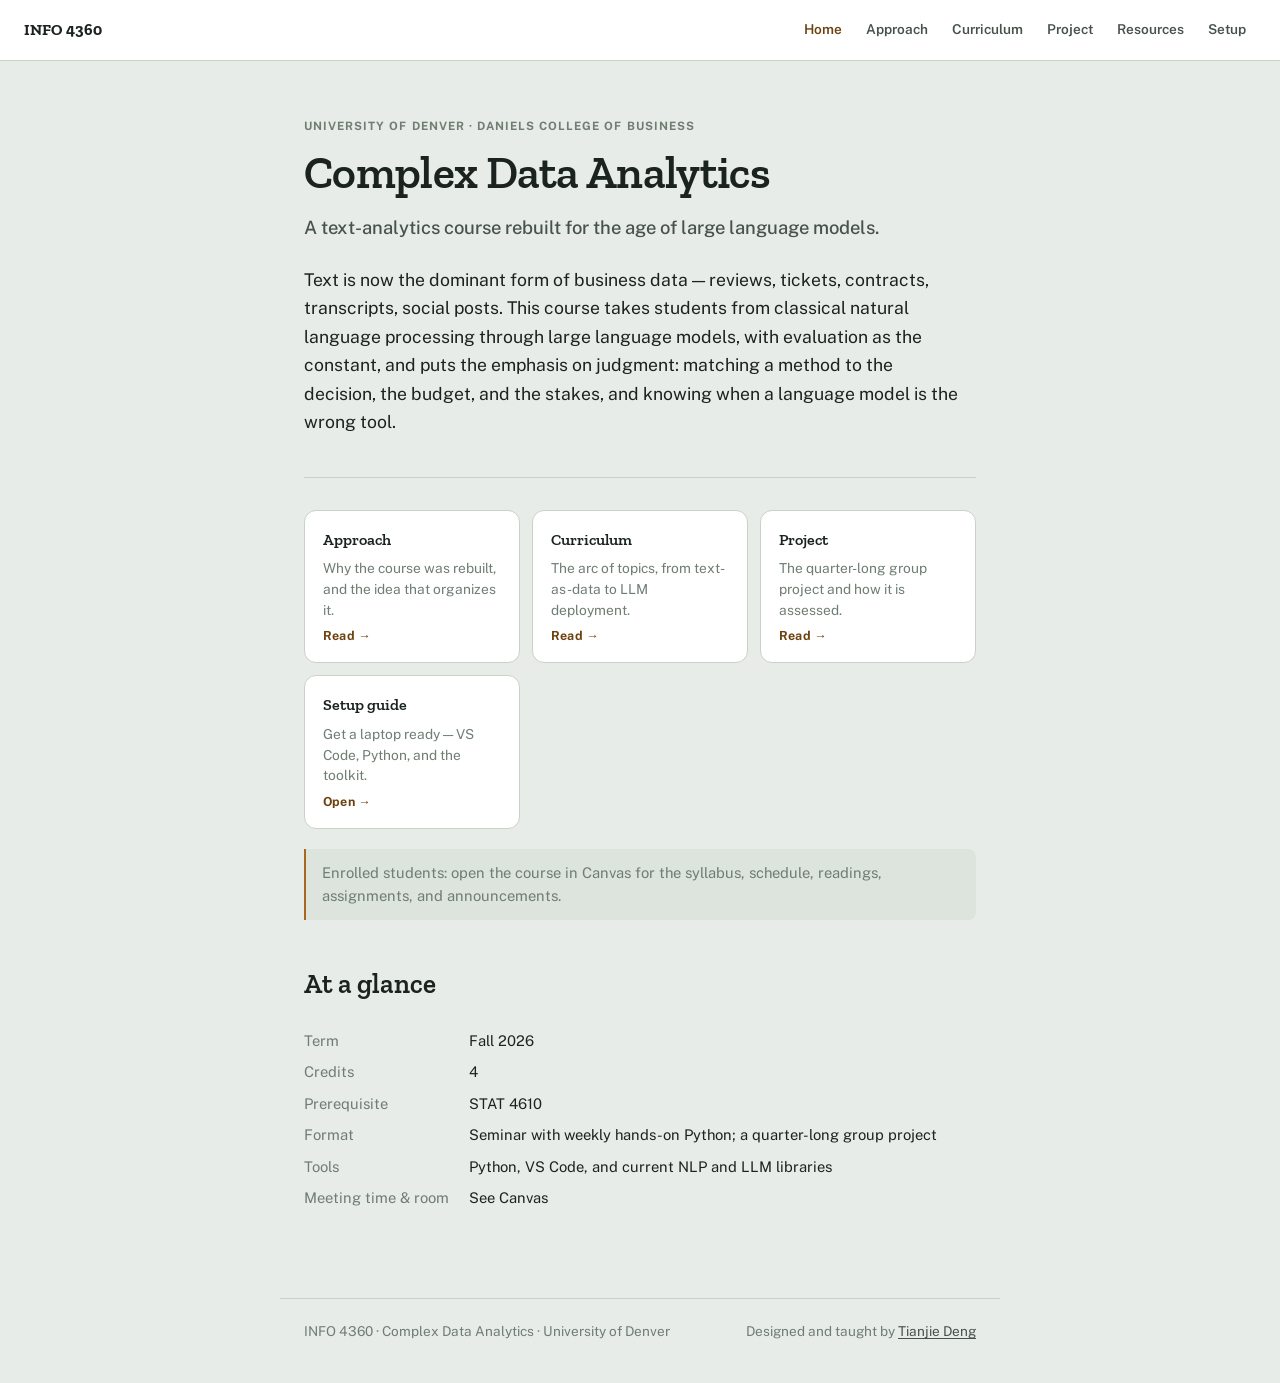
==== index.html @ 26e98564 "Basic pages" ====
<!DOCTYPE html>
<html lang="en">
<head>
<meta charset="utf-8">
<meta name="viewport" content="width=device-width, initial-scale=1">
<title>INFO 4360: Complex Data Analytics</title>
<link rel="icon" href="data:image/svg+xml,%3Csvg xmlns='http://www.w3.org/2000/svg' viewBox='0 0 32 32'%3E%3Crect width='32' height='32' rx='7' fill='%23a8681f'/%3E%3Ctext x='16' y='23' font-family='Georgia,serif' font-size='20' fill='white' text-anchor='middle'%3Ea%3C/text%3E%3C/svg%3E">
<link rel="stylesheet" href="https://fonts.googleapis.com/css2?family=Zilla+Slab:wght@400;500;600;700&family=Public+Sans:wght@400;500;600;700;800&family=JetBrains+Mono:wght@400;500;600&display=swap">
<link rel="stylesheet" href="style.css">
</head>
<body>

<header class="site-header">
  <a class="brand" href="index.html">INFO 4360</a>
  <nav class="site-nav">
    <a href="index.html" aria-current="page">Home</a>
    <a href="approach.html">Approach</a>
    <a href="curriculum.html">Curriculum</a>
    <a href="project.html">Project</a>
    <a href="resources.html">Resources</a>
    <a href="setup.html">Setup</a>
  </nav>
</header>

<main>
  <section class="hero">
    <p class="eyebrow">University of Denver &middot; Daniels College of Business</p>
    <h1>Complex Data Analytics</h1>
    <p class="subtitle">A text-analytics course rebuilt for the age of large language models.</p>
    <p class="lede">Text is now the dominant form of business data &mdash; reviews, tickets, contracts, transcripts, social posts. This course takes students from classical natural language processing through large language models, with evaluation as the constant, and puts the emphasis on judgment: matching a method to the decision, the budget, and the stakes, and knowing when a language model is the wrong tool.</p>
  </section>

  <section aria-label="Explore the course">
    <div class="cards">
      <a class="card" href="approach.html">
        <h3>Approach</h3>
        <p>Why the course was rebuilt, and the idea that organizes it.</p>
        <span class="go">Read &rarr;</span>
      </a>
      <a class="card" href="curriculum.html">
        <h3>Curriculum</h3>
        <p>The arc of topics, from text-as-data to LLM deployment.</p>
        <span class="go">Read &rarr;</span>
      </a>
      <a class="card" href="project.html">
        <h3>Project</h3>
        <p>The quarter-long group project and how it is assessed.</p>
        <span class="go">Read &rarr;</span>
      </a>
      <a class="card" href="setup.html">
        <h3>Setup guide</h3>
        <p>Get a laptop ready &mdash; VS Code, Python, and the toolkit.</p>
        <span class="go">Open &rarr;</span>
      </a>
    </div>
    <p class="enrolled-note">Enrolled students: open the course in Canvas for the syllabus, schedule, readings, assignments, and announcements.</p>
  </section>

  <section>
    <h2>At a glance</h2>
    <dl class="glance">
      <dt>Term</dt><dd>Fall 2026</dd>
      <dt>Credits</dt><dd>4</dd>
      <dt>Prerequisite</dt><dd>STAT 4610</dd>
      <dt>Format</dt><dd>Seminar with weekly hands-on Python; a quarter-long group project</dd>
      <dt>Tools</dt><dd>Python, VS Code, and current NLP and LLM libraries</dd>
      <dt>Meeting time &amp; room</dt><dd>See Canvas</dd>
    </dl>
  </section>
</main>

<footer class="byline">
  <span>INFO 4360 &middot; Complex Data Analytics &middot; University of Denver</span>
  <span>Designed and taught by <a href="https://daniels.du.edu/directory/tianjie-deng/">Tianjie Deng</a></span>
</footer>

</body>
</html>
---- style.css ----
/* INFO 4360 course site — shared styles */

:root {
  --bg: #e8ece8;
  --surface: #ffffff;
  --surface-alt: #dde3dd;
  --line: #c9d1c8;
  --ink: #1b2320;
  --ink-soft: #46524a;
  --ink-faint: #6f7d73;
  --accent: #a8681f;
  --accent-ink: #6e4210;
  --accent-soft: #f1e3cd;
  --focus: #a8681f;

  --font-display: 'Zilla Slab', Georgia, 'Times New Roman', serif;
  --font-body: 'Public Sans', -apple-system, 'Segoe UI', Helvetica, Arial, sans-serif;
  --font-mono: 'JetBrains Mono', ui-monospace, SFMono-Regular, Menlo, Consolas, monospace;
}

@media (prefers-color-scheme: dark) {
  :root:not([data-theme="light"]) {
    --bg: #141815;
    --surface: #1b211c;
    --surface-alt: #232a24;
    --line: #313b32;
    --ink: #e8ece5;
    --ink-soft: #b7c1b7;
    --ink-faint: #7f8c81;
    --accent: #d99a4a;
    --accent-ink: #f0b874;
    --accent-soft: #3a2c17;
    --focus: #d99a4a;
  }
}

:root[data-theme="dark"] {
  --bg: #141815;
  --surface: #1b211c;
  --surface-alt: #232a24;
  --line: #313b32;
  --ink: #e8ece5;
  --ink-soft: #b7c1b7;
  --ink-faint: #7f8c81;
  --accent: #d99a4a;
  --accent-ink: #f0b874;
  --accent-soft: #3a2c17;
  --focus: #d99a4a;
}

* { box-sizing: border-box; }

html { -webkit-text-size-adjust: 100%; }

body {
  margin: 0;
  background: var(--bg);
  color: var(--ink);
  font-family: var(--font-body);
  line-height: 1.6;
  -webkit-font-smoothing: antialiased;
}

@media (prefers-reduced-motion: reduce) {
  * { transition: none !important; animation: none !important; scroll-behavior: auto !important; }
}

html { scroll-behavior: smooth; }

img { max-width: 100%; height: auto; }

a { color: var(--accent-ink); text-underline-offset: 2px; }

:focus-visible { outline: 2px solid var(--focus); outline-offset: 2px; border-radius: 2px; }

/* ---- site header / nav ---- */

.site-header {
  position: sticky;
  top: 0;
  z-index: 10;
  display: flex;
  align-items: center;
  gap: 20px;
  flex-wrap: wrap;
  padding: 14px 24px;
  background: var(--surface);
  border-bottom: 1px solid var(--line);
}

.site-header .brand {
  font-family: var(--font-display);
  font-weight: 700;
  font-size: 1rem;
  letter-spacing: 0.01em;
  color: var(--ink);
  text-decoration: none;
  white-space: nowrap;
}

.site-nav {
  display: flex;
  gap: 4px;
  flex-wrap: wrap;
  margin-left: auto;
}

.site-nav a {
  font-size: 0.85rem;
  font-weight: 600;
  color: var(--ink-soft);
  text-decoration: none;
  padding: 5px 10px;
  border-radius: 6px;
}

.site-nav a:hover { color: var(--ink); background: var(--surface-alt); }

.site-nav a[aria-current="page"] { color: var(--accent-ink); }

/* ---- layout ---- */

main {
  max-width: 720px;
  margin: 0 auto;
  padding: 56px 24px 88px;
}

/* ---- type ---- */

.eyebrow {
  font-size: 0.72rem;
  font-weight: 700;
  letter-spacing: 0.09em;
  text-transform: uppercase;
  color: var(--ink-faint);
  margin: 0 0 12px;
}

h1 {
  font-family: var(--font-display);
  font-weight: 600;
  font-size: clamp(2rem, 1.5rem + 2vw, 2.85rem);
  line-height: 1.12;
  letter-spacing: -0.015em;
  text-wrap: balance;
  margin: 0 0 16px;
  color: var(--ink);
}

h2 {
  font-family: var(--font-display);
  font-weight: 600;
  font-size: clamp(1.4rem, 1.2rem + 0.8vw, 1.7rem);
  line-height: 1.2;
  text-wrap: balance;
  margin: 48px 0 14px;
  color: var(--ink);
}

h3 {
  font-family: var(--font-display);
  font-weight: 600;
  font-size: 1.12rem;
  margin: 0 0 8px;
  color: var(--ink);
}

p { margin: 0 0 16px; color: var(--ink-soft); }

strong { color: var(--ink); font-weight: 700; }

.lede {
  font-size: 1.1rem;
  line-height: 1.62;
  color: var(--ink);
  max-width: 60ch;
}

.subtitle {
  font-size: 1.15rem;
  line-height: 1.5;
  font-weight: 500;
  color: var(--ink-soft);
  max-width: 56ch;
  margin: 0 0 24px;
}

.section-lede {
  font-size: 0.95rem;
  color: var(--ink-faint);
  margin: 0 0 24px;
}

.hero {
  padding-bottom: 24px;
  border-bottom: 1px solid var(--line);
}

/* ---- home: quick-link cards ---- */

.cards {
  display: grid;
  grid-template-columns: repeat(auto-fit, minmax(210px, 1fr));
  gap: 12px;
  margin: 32px 0 20px;
}

.card {
  display: flex;
  flex-direction: column;
  gap: 6px;
  padding: 16px 18px;
  background: var(--surface);
  border: 1px solid var(--line);
  border-radius: 12px;
  text-decoration: none;
  color: inherit;
  transition: transform 150ms, border-color 150ms, box-shadow 150ms;
}

.card:hover {
  border-color: var(--accent);
  transform: translateY(-2px);
  box-shadow: 0 8px 22px -14px rgba(0, 0, 0, 0.3);
}

.card h3 { font-size: 1rem; margin: 0; }
.card p { font-size: 0.86rem; color: var(--ink-faint); margin: 0; line-height: 1.5; flex: 1; }
.card .go { font-size: 0.78rem; font-weight: 700; color: var(--accent-ink); letter-spacing: 0.02em; }

.enrolled-note {
  font-size: 0.92rem;
  color: var(--ink-faint);
  margin: 8px 0 0;
  padding: 12px 16px;
  border-left: 2px solid var(--accent);
  background: var(--surface-alt);
  border-radius: 0 8px 8px 0;
}

/* ---- at a glance ---- */

.glance {
  display: grid;
  grid-template-columns: max-content 1fr;
  gap: 8px 20px;
  margin: 28px 0 0;
  font-size: 0.92rem;
}

.glance dt { color: var(--ink-faint); }
.glance dd { margin: 0; color: var(--ink); }

/* ---- curriculum arc ---- */

ol.arc {
  counter-reset: arc;
  list-style: none;
  margin: 0;
  padding: 0;
  display: flex;
  flex-direction: column;
  gap: 24px;
}

ol.arc li {
  position: relative;
  padding-left: 44px;
}

ol.arc li::before {
  counter-increment: arc;
  content: counter(arc, decimal-leading-zero);
  position: absolute;
  left: 0;
  top: 2px;
  font-family: var(--font-mono);
  font-size: 0.8rem;
  font-weight: 500;
  color: var(--accent);
}

ol.arc li p { margin: 4px 0 0; font-size: 0.93rem; color: var(--ink-soft); }

/* ---- generic content lists ---- */

.stack { list-style: none; margin: 0; padding: 0; display: flex; flex-direction: column; gap: 18px; }
.stack > li { font-size: 0.95rem; color: var(--ink-soft); }
.stack h3 { margin-bottom: 4px; }
.stack h3 + p { margin: 0; font-size: 0.93rem; }

.readings { list-style: none; margin: 0; padding: 0; display: flex; flex-direction: column; gap: 14px; }
.readings li {
  font-size: 0.92rem;
  color: var(--ink-soft);
  line-height: 1.5;
  padding-left: 16px;
  border-left: 2px solid var(--line);
}
.readings cite { font-style: normal; font-weight: 600; color: var(--ink); }

.tags { display: flex; flex-wrap: wrap; gap: 8px; margin: 8px 0 0; }
.tags li {
  list-style: none;
  font-size: 0.8rem;
  font-family: var(--font-mono);
  color: var(--ink-soft);
  background: var(--surface-alt);
  border: 1px solid var(--line);
  border-radius: 999px;
  padding: 3px 10px;
}

.phase {
  border: 1px solid var(--line);
  border-radius: 12px;
  padding: 18px 20px;
  background: var(--surface);
  margin-bottom: 14px;
}
.phase h3 { margin-bottom: 6px; }
.phase p { margin: 0; font-size: 0.93rem; }

/* ---- footer / byline ---- */

.byline {
  border-top: 1px solid var(--line);
  max-width: 720px;
  margin: 0 auto;
  padding: 22px 24px 40px;
  font-size: 0.85rem;
  color: var(--ink-faint);
  display: flex;
  flex-wrap: wrap;
  gap: 6px 18px;
  justify-content: space-between;
}

.byline a { color: var(--ink-soft); }

/* ---- responsive ---- */

@media (max-width: 680px) {
  main { padding-top: 40px; }
  .site-nav { font-size: 0.8rem; margin-left: 0; }
  .site-header { gap: 10px; }
}
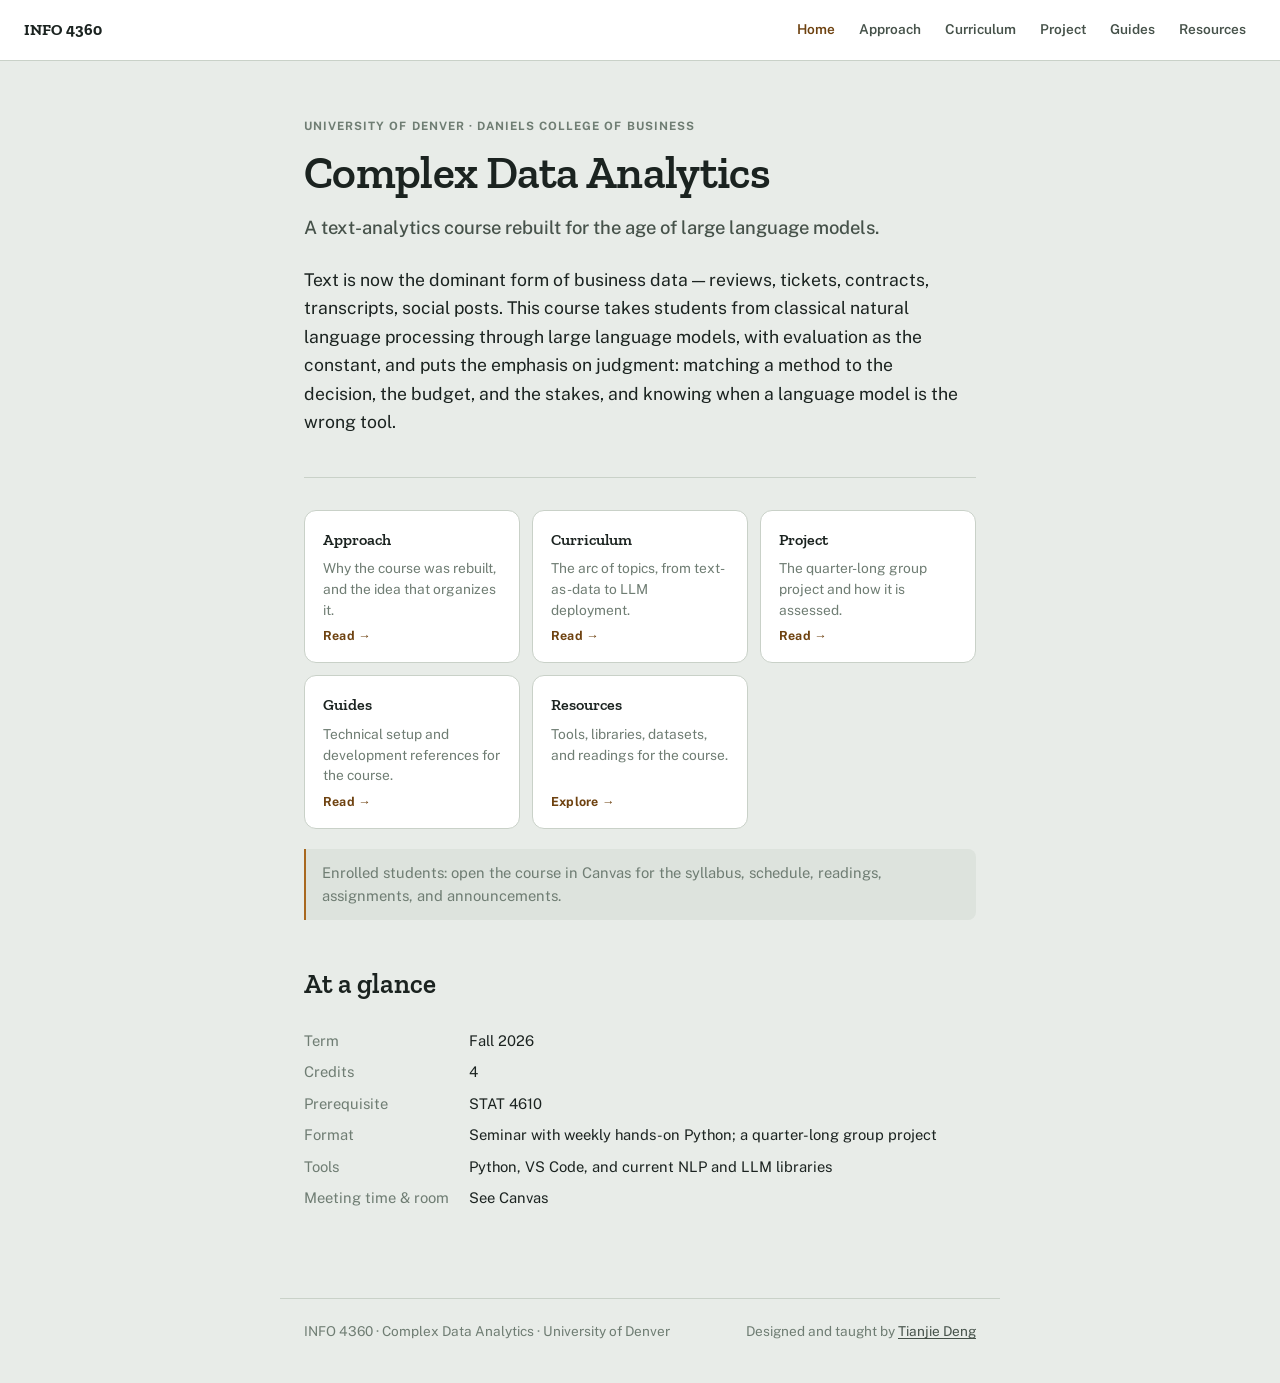
==== commit 12a096a3: "Add virtual enviroment setup, reorganize into Guides and Resources sections; add Resources card to h" ====
--- a/index.html
+++ b/index.html
@@ -17,8 +17,8 @@
     <a href="approach.html">Approach</a>
     <a href="curriculum.html">Curriculum</a>
     <a href="project.html">Project</a>
+    <a href="guides.html">Guides</a>
     <a href="resources.html">Resources</a>
-    <a href="setup.html">Setup</a>
   </nav>
 </header>
 
@@ -47,10 +47,15 @@
         <p>The quarter-long group project and how it is assessed.</p>
         <span class="go">Read &rarr;</span>
       </a>
-      <a class="card" href="setup.html">
-        <h3>Setup guide</h3>
-        <p>Get a laptop ready &mdash; VS Code, Python, and the toolkit.</p>
-        <span class="go">Open &rarr;</span>
+      <a class="card" href="guides.html">
+        <h3>Guides</h3>
+        <p>Technical setup and development references for the course.</p>
+        <span class="go">Read &rarr;</span>
+      </a>
+      <a class="card" href="resources.html">
+        <h3>Resources</h3>
+        <p>Tools, libraries, datasets, and readings for the course.</p>
+        <span class="go">Explore &rarr;</span>
       </a>
     </div>
     <p class="enrolled-note">Enrolled students: open the course in Canvas for the syllabus, schedule, readings, assignments, and announcements.</p>
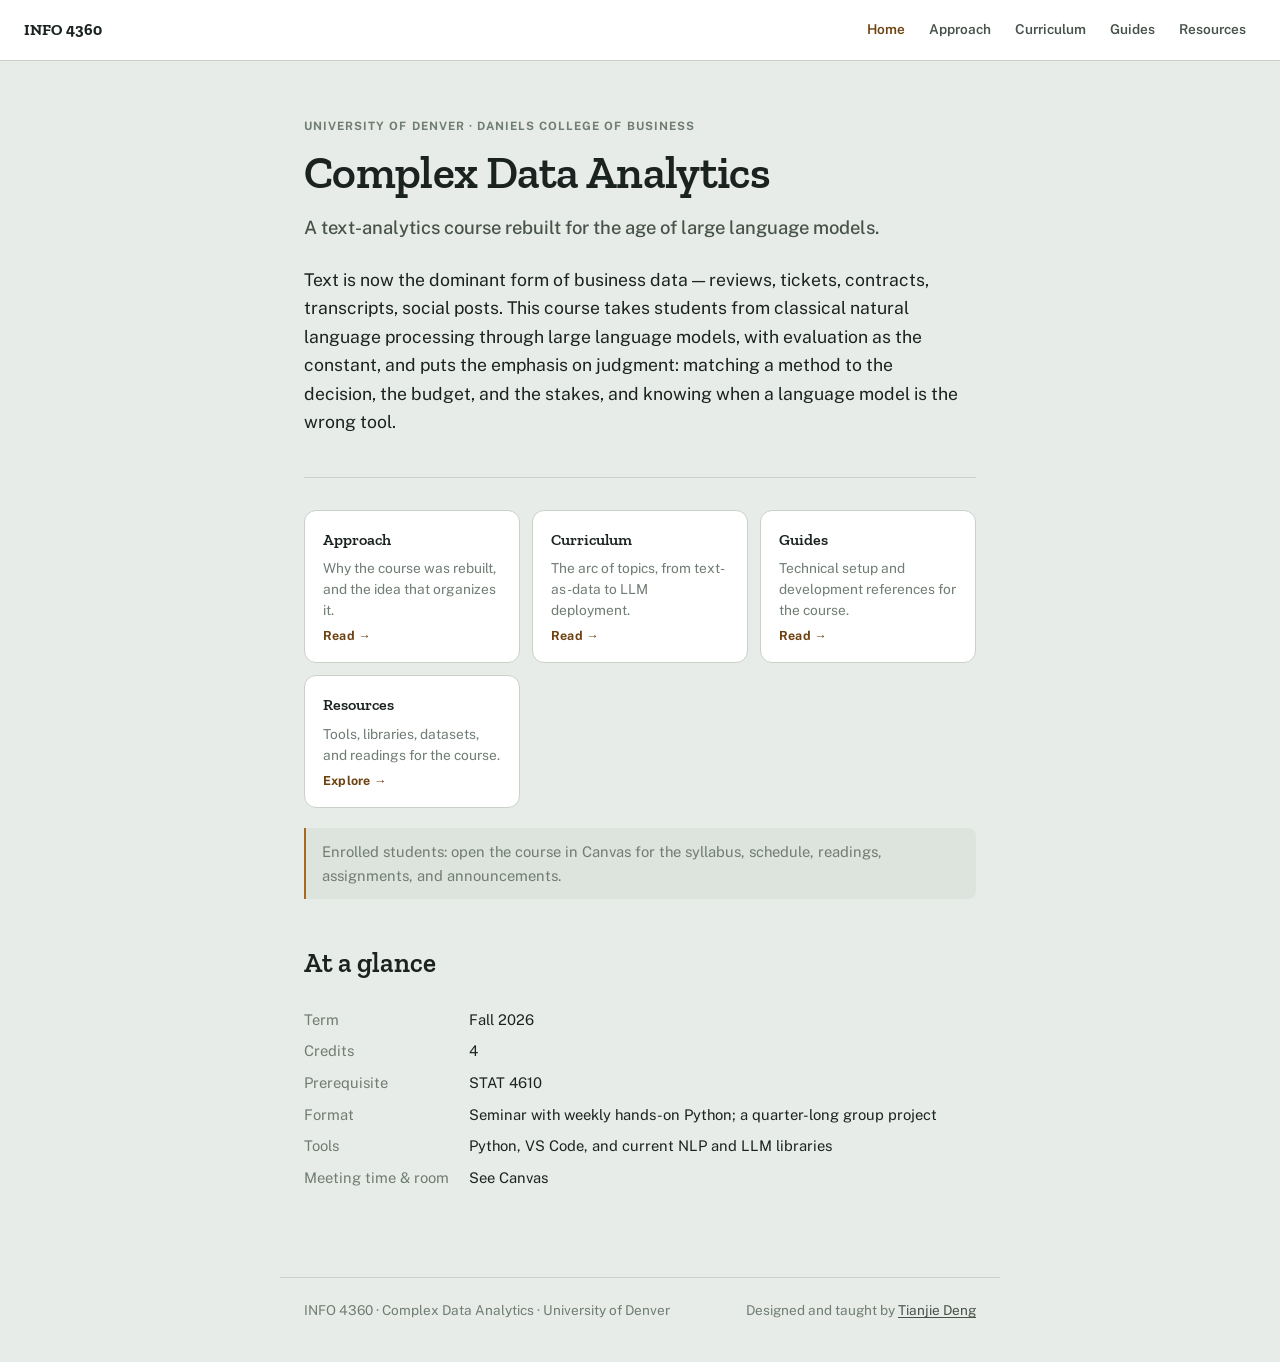
==== commit 9de73994: "Disabled project page" ====
--- a/index.html
+++ b/index.html
@@ -16,7 +16,6 @@
     <a href="index.html" aria-current="page">Home</a>
     <a href="approach.html">Approach</a>
     <a href="curriculum.html">Curriculum</a>
-    <a href="project.html">Project</a>
     <a href="guides.html">Guides</a>
     <a href="resources.html">Resources</a>
   </nav>
@@ -40,11 +39,6 @@
       <a class="card" href="curriculum.html">
         <h3>Curriculum</h3>
         <p>The arc of topics, from text-as-data to LLM deployment.</p>
-        <span class="go">Read &rarr;</span>
-      </a>
-      <a class="card" href="project.html">
-        <h3>Project</h3>
-        <p>The quarter-long group project and how it is assessed.</p>
         <span class="go">Read &rarr;</span>
       </a>
       <a class="card" href="guides.html">
